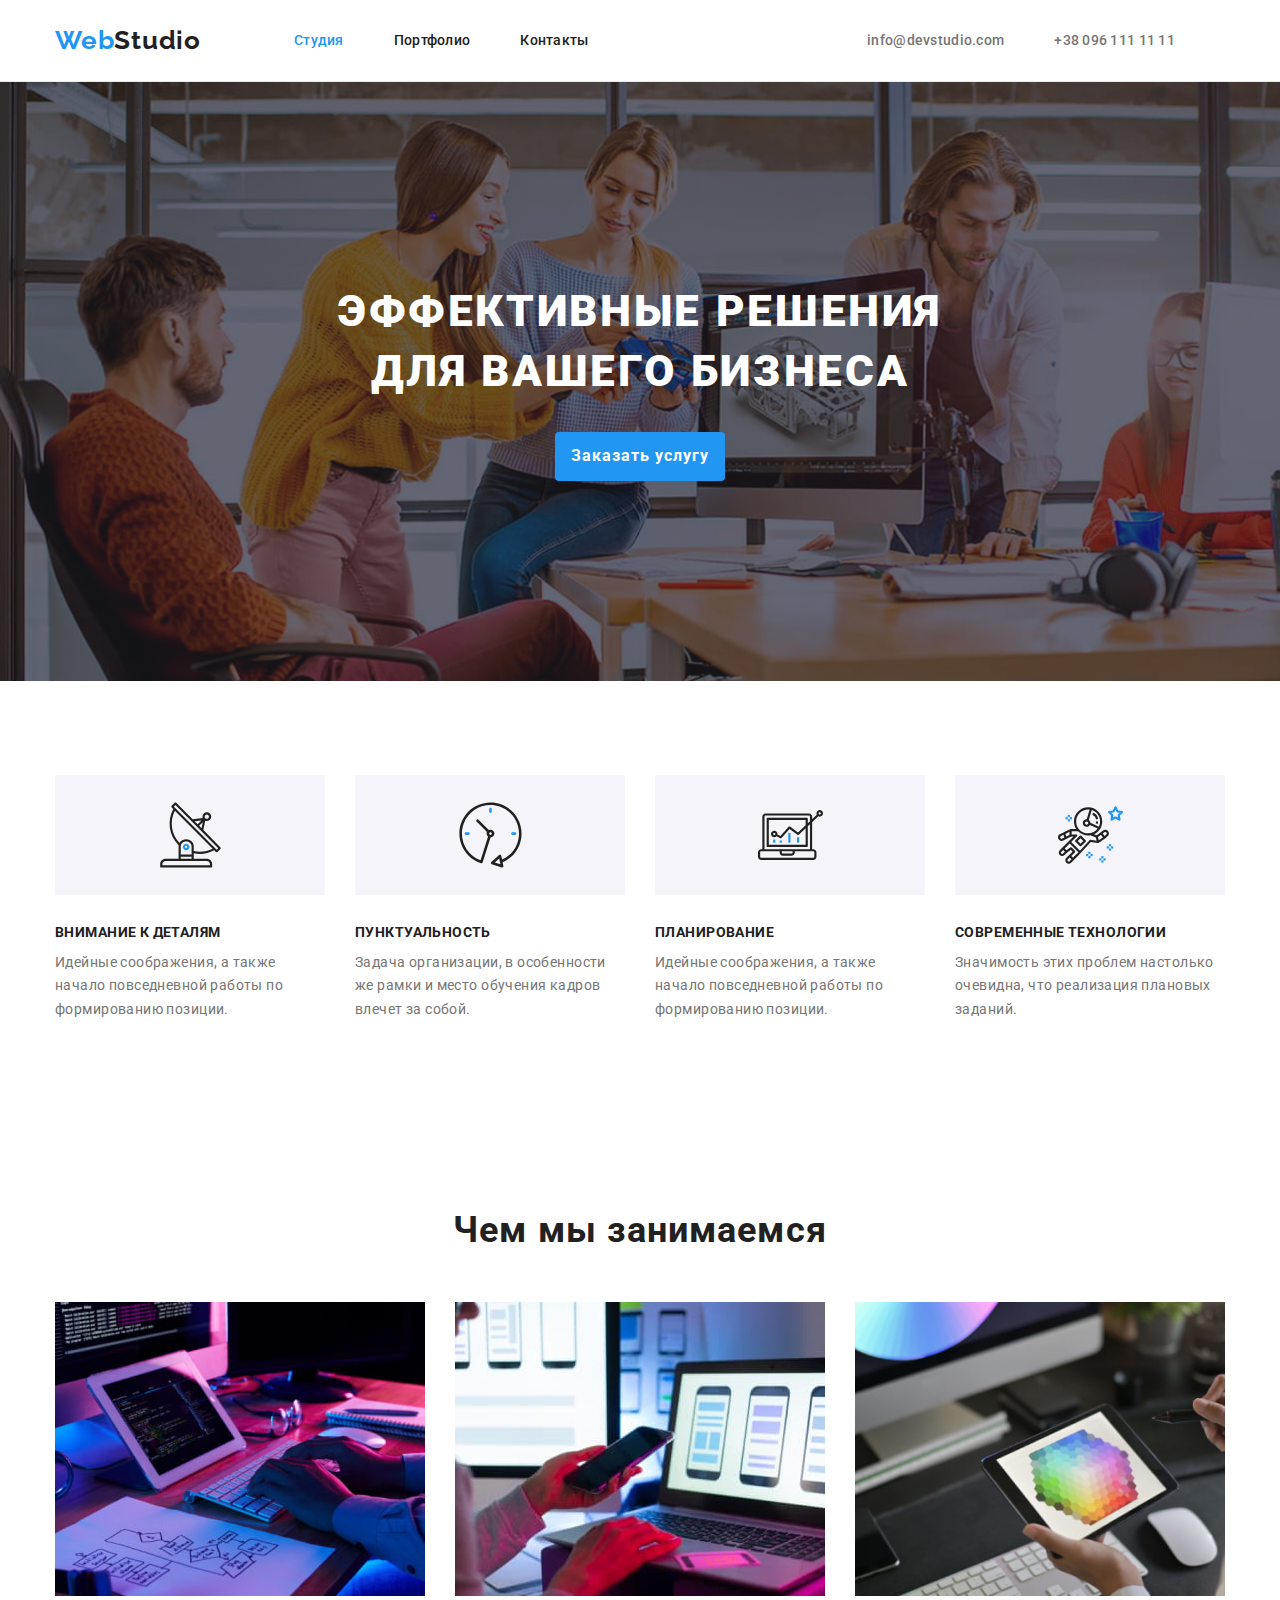
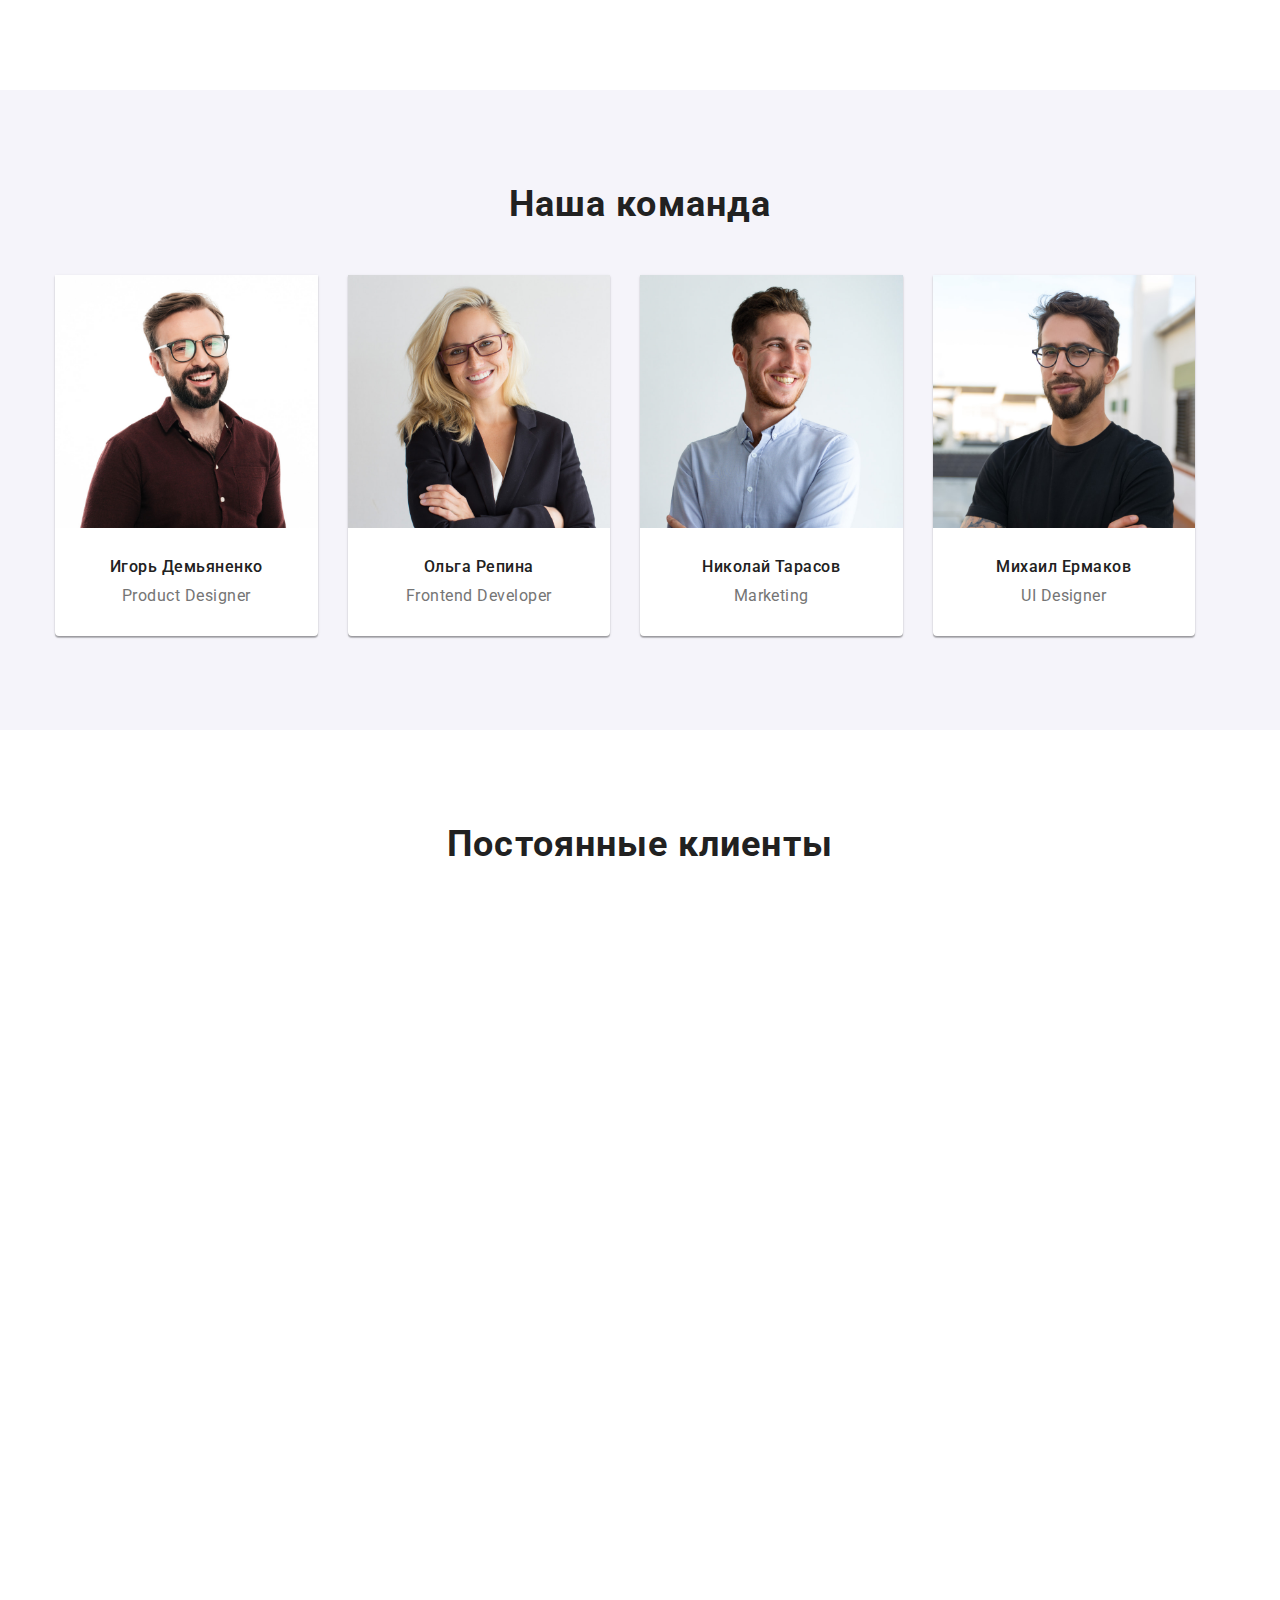
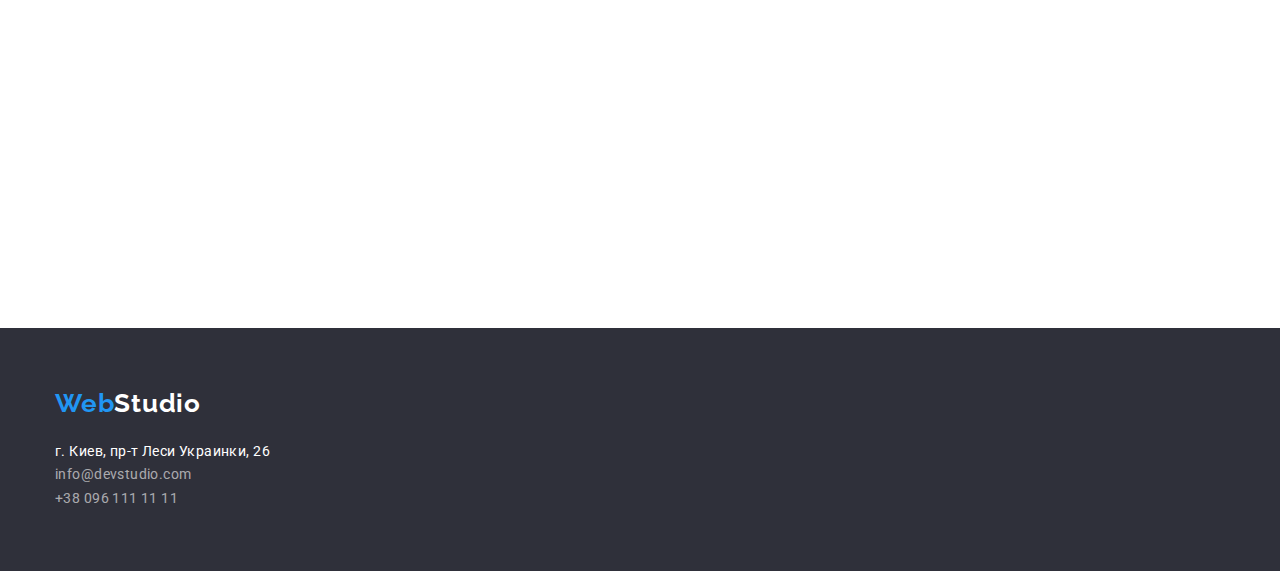
==== index.html @ 63ca473e "hw 4" ====
<!DOCTYPE html>
<html lang="ru">
<head>
    <meta charset="UTF-8">
    <meta http-equiv="X-UA-Compatible" content="IE=edge">
    <meta name="viewport" content="width=device-width, initial-scale=1.0">
    <title>WebStudio</title>
    <link rel="preconnect" href="https://fonts.googleapis.com">
    <link rel="preconnect" href="https://fonts.gstatic.com" crossorigin>
    <link href="https://fonts.googleapis.com/css2?family=Raleway:wght@700&family=Roboto:wght@400;500;700;900&display=swap"
    rel="stylesheet">
    <link rel="stylesheet" href="https://cdnjs.cloudflare.com/ajax/libs/modern-normalize/1.0.0/modern-normalize.min.css" />
    <link rel="stylesheet" href="./css/style.css">
   
</head>

<body>

    <!--Шапка сайта-->
    <header class="header">
        
        <div class="container">
        <nav class="navigation">
        <a href="" class="logo">Web<span class="logo-web">Studio</span></a>
        <ul class="nav-list-links nav">
            <li><a class="site-nav current" href="">Студия</a></li>
            <li><a class="site-nav" href="./portfolio.html">Портфолио</a> </li>
            <li><a class="site-nav" href="">Контакты</a> </li>
        </ul>     
    </nav>

    <ul class="site-nav-list ">
        <li>
            <a class="site-nav-contact" href="mailto:info@devstudio.com">info@devstudio.com</a>
        </li>
        <li>
            <a class="site-nav-contact" href="tel:+380961111111">+38 096 111 11 11</a>
        </li>
    </ul>
</div>
</header>

<!--Основной контент-->
<main>

<!--Секция герой-->
<section class="section-hero">
    <div class="container"> 
    <h1  class="hero-title">Эффективные решения для вашего бизнеса</h1>
    <button class="button-hero" type="button">Заказать услугу</button>
    </div>
</section>

<!-- Наши особенности -->
<section class="section">
    <div class="container">
    <h2  class="visually-hidden">Наши особенности</h2>

    <ul class="features-list">
    <li class="features-list-item">
        <div class="icon-features">
            <svg class="icon-img">
                <use href="./img/icons.svg#icon-antenna" width="65" height="70px"></use>
            </svg>
        </div>
        <h3 class="features-title">Внимание к деталям</h3>
        <p class="features-description">Идейные соображения, а также начало повседневной работы по формированию позиции.</p>
    </li>
    <li class="features-list-item">
        <div class="icon-features">
            <svg class="icon-img">
                <use href="./img/icons.svg#icon-clock" width="65" height="70px"></use>
            </svg>
        </div>
        <h3 class="features-title">Пунктуальность</h3>
        <p class="features-description">Задача организации, в особенности же рамки и место обучения кадров влечет за собой.</p>
    </li>
    <li class="features-list-item">
        <div class="icon-features">
            <svg class="icon-img">
                <use href="./img/icons.svg#icon-diagram" width="65" height="70px"></use>
            </svg>
        </div>
        <h3 class="features-title">Планирование</h3>
        <p class="features-description">Идейные соображения, а также начало повседневной работы по формированию позиции.</p>
    </li>
    <li class="features-list-item">
        <div class="icon-features">
            <svg class="icon-img">
                <use href="../img/icons.svg#icon-astronaut" width="65" height="70px"></use>
            </svg>
        </div>
        <h3 class="features-title">Современные технологии</h3>
        <p class="features-description">Значимость этих проблем настолько очевидна, что реализация плановых заданий.</p>
    </li>
</ul>
</div>
</section>

<!-- Секция занятий -->
<section class="section"> 
    <div class="container">
        <h2 class="title">Чем мы занимаемся</h2>
        <ul class="lesson-list">
            <li class="lesson-list-item"> <img src="./img/files (2).jpg" alt="Кодинг"> </li>
            <li class="lesson-list-item"> <img src="./img/files (1).jpg" alt="Адаптивная верстка">  </li>
            <li class="lesson-list-item"> <img src="./img/files (3).jpg" alt="Планшет"> </li>    
        </ul>
    </div>
</section>

<!--Наша команда-->
<section class="section section-team">  
    <div class="container">
    <h2 class="title">Наша команда</h2>
    <ul class="team-list">   
        
    <li class="cards cards-position">
        <img src="./img/img.jpg" width="270" height="260" alt="Игорь Демьяненко">
        <h3 class="title-name">Игорь Демьяненко</h3>
        <p class="team-position">Product Designer</p>
        
    </li>
    <li class="cards cards-position">
        <img src="./img/img (1).jpg" width="270"  height="260" alt="Ольга Репина">
        <h3 class="title-name">Ольга Репина</h3>
        <p class="team-position">Frontend Developer</p> 
    </li>

    <li class="cards cards-position">
        <img src="./img/img (2).jpg" width="270"  height="260" alt="Николай Тарасов">
        <h3 class="title-name">Николай Тарасов</h3>
        <p class="team-position">Marketing</p>
        
    </li>

    <li class="cards cards-position">
        <img src="./img/img (3).jpg" width="270"  height="260" alt="Михаил Ермаков">
        <h3 class="title-name">Михаил Ермаков</h3>
        <p class="team-position">UI Designer</p>
        
    </li>
</ul>
</div>
</section>

<!-- Постоянные клиенты -->
<section class="section section-clients">
<div class="container">
    <h2 class="title">Постоянные клиенты</h2>
    <ul class="clients-list">
        <li class="clients-list-item">
            <svg class="clients-icon">
                <use> </use>
            </svg>
        </li>
        <li class="clients-list-item">
            <svg class="clients-icon">
                <use> </use>
            </svg>
        </li>
        <li class="clients-list-item">
            <svg class="clients-icon">
                <use> </use>
            </svg>
        </li>
        <li class="clients-list-item">
            <svg class="clients-icon">
                <use> </use>
            </svg>
        </li>
        <li class="clients-list-item">
            <svg class="clients-icon">
                <use> </use>
            </svg>
        </li>
        <li class="clients-list-item">
            <svg class="clients-icon">
                <use> </use>
            </svg>
        </li>
    </ul>
</div>
</section>
</main>

<!--Подвал сайта-->
<footer class="footer">
    <div class="container">
        <a href="" class="logo-footer">Web<span class="logo-web-footer">Studio</span></a>
        <address>
            <ul class="list">
                <li><a class="address" href=""> г. Киев, пр-т Леси Украинки, 26</a></li>
                <li>
                    <a class="contact-footer" href="mailto:info@devstudio.com">info@devstudio.com</a>
                </li>
                <li>
                    <a class="contact-footer-phone" href="tel:+380961111111">+38 096 111 11 11</a>
                </li>
            </ul>
        </address>
    </div>
</footer>
</body>
</html>
---- css/style.css ----
:root {
  --primary-text-color: #212121;
  --tittle-text-color: #757575;
  --accent-color: #2196f3;
  --primary-with-color: #ffffff;
  --section-background-color: #f5f4fa;
  --section-hero-background-color: #c4c4c4;
  --footer-background-color: #2f303a;
  --button-accent-color: #188ce8;
  --contact-footer-color: rgba(255, 255, 255, 0.6);
  --border-color: #eeeeee;
  --border-header-color: #ececec;
}

/*--START STUDIO--*/
body {
  font-family: "Roboto", sans-serif;
  font-size: 14px;
  letter-spacing: 0.03em;
  color: var(--primary-text-color);
  background-color: var(--primary-with-color);
  margin: 0;
}

.container {
  width: 1200px;
  margin-left: auto;
  margin-right: auto;
  padding-left: 15px;
  padding-right: 15px;
}

.section {
  padding-top: 94px;
  padding-bottom: 94px;
}

.visually-hidden {
  position: absolute;
  width: 1px;
  height: 1px;
  margin: -1px;
  padding: 0;
  overflow: hidden;
  border: 0;
  clip: rect(0 0 0 0);
}

h1,
h2,
h3,
ul,
p {
  margin-top: 0;
  margin-bottom: 0;
  padding: 0;
}

ul {
  list-style: none;
}

a {
  text-decoration: none;
}

img {
  display: block;
  max-width: 100%;
  height: auto;
}

/* header */
.header .container,
.navigation,
.nav-list-links,
.site-nav-list {
  display: flex;
  align-items: center;
}

.header {
  border-bottom: 1px solid var(--border-header-color);
}

.site-nav-list {
  margin-left: auto;
}

.logo {
  font-family: Raleway;
  font-style: normal;
  font-weight: bold;
  font-size: 26px;
  line-height: 1.2;
  letter-spacing: 0.03em;
  color: var(--accent-color);
  margin-right: 93px;
  padding-top: 25px;
  padding-bottom: 25px;
}
.logo-web {
  font-family: Raleway;
  font-style: normal;
  font-weight: bold;
  font-size: 26px;
  line-height: 1.2;
  letter-spacing: 0.03em;
  color: var(--primary-text-color);
}

.nav-list-links {
  padding-top: 32px;
  padding-bottom: 32px;
}

.site-nav {
  font-style: normal;
  font-weight: 500;
  font-size: 14px;
  line-height: 1.1;
  letter-spacing: 0.02em;
  color: var(--primary-text-color);
  margin-right: 50px;
}
.current {
  color: var(--accent-color);
  text-decoration: none;
  pointer-events: none;
}

.site-nav:hover,
.site-nav:focus {
  color: var(--accent-color);
}
.site-nav-contact {
  color: var(--tittle-text-color);
  font-weight: 500;
  font-size: 14px;
  line-height: 1.14;
  letter-spacing: 0.02em;
  margin-right: 50px;
  padding-top: 32px;
  padding-bottom: 32px;
}
.site-nav-contact:hover,
.site-nav-contact:focus {
  color: var(--accent-color);
}

/* header end */

/* START-HERO */

.section-hero {
  background-image: linear-gradient(
      rgba(47, 48, 58, 0.4),
      rgba(47, 48, 58, 0.4)
    ),
    url(../img/hero-section.jpg);
  background-size: cover;
  background-color: var(--section-hero-background-color);
  text-align: center;
  padding-top: 200px;
  padding-bottom: 200px;
}

.hero-title {
  width: 696px;
  font-weight: 900;
  font-size: 44px;
  line-height: 1.36;
  margin-bottom: 30px;
  text-transform: uppercase;
  letter-spacing: 0.06em;
  color: var(--primary-with-color);
  margin-left: auto;
  margin-right: auto;
}
.button-hero {
  border: none;
  border-radius: 4px;
  padding: 10px 16px;
  cursor: pointer;
  background-color: var(--accent-color);
  font-family: inherit;
  font-style: normal;
  font-weight: bold;
  font-size: 16px;
  letter-spacing: 0.06em;
  color: var(--primary-with-color);
  font-size: 16px;
  line-height: 1.8;
}

.button-hero:hover,
.button-hero:focus {
  background-color: var(--button-accent-color);
}

/* END-HERO */

/* START-FEATURES */

.features-list {
  display: flex;
}

.features-list-item:not(:last-child) {
  margin-right: 30px;
}

.icon-features {
  display: flex;

  width: 270px;
  height: 120px;

  align-items: center;
  justify-content: center;

  margin-bottom: 30px;
  background-color: var(--section-background-color);
}

.icon-img {
  width: 65px;
  height: 70px;
}

.features-title {
  font-weight: bold;
  font-size: 14px;
  line-height: 1.14;
  letter-spacing: 0.03em;
  text-transform: uppercase;
  color: var(--primary-text-color);
  margin-bottom: 10px;
}
.features-description {
  width: 270px;
  font-style: normal;
  font-weight: normal;
  font-size: 14px;
  line-height: 1.7;
  letter-spacing: 0.03em;
  color: var(--tittle-text-color);
}

/* END-FEATURES */

.title {
  font-weight: bold;
  font-size: 36px;
  line-height: 1.16;
  text-align: center;
  letter-spacing: 0.03em;
  color: var(--primary-text-color);
  margin-bottom: 50px;
}

/* START-LESSON */

.lesson-list {
  display: flex;
  justify-content: space-between;
}

/* END-LESSON */

/* START-TEAM */

.section-team {
  background-color: var(--section-background-color);
}

.team-list {
  display: flex;
}

.card-position {
  flex-basis: calc((100% - 120px) / 4);
}

.cards,
.card-position:not(:last-child) {
  margin-right: 30px;
  background: var(--primary-with-color);
  box-shadow: 0px 1px 3px rgba(0, 0, 0, 0.12), 0px 1px 1px rgba(0, 0, 0, 0.14),
    0px 2px 1px rgba(0, 0, 0, 0.2);
  border-radius: 0px 0px 4px 4px;
}
.title-name {
  font-weight: 500;
  font-size: 16px;
  line-height: 1.18;
  text-align: center;
  letter-spacing: 0.03em;
  color: var(--primary-text-color);
  padding-top: 30px;
  padding-bottom: 10px;
}
.team-position {
  font-style: normal;
  font-weight: normal;
  font-size: 16px;
  line-height: 1.18;
  text-align: center;
  letter-spacing: 0.03em;
  color: var(--tittle-text-color);
  padding-bottom: 30px;
}

/* TEAM-END */
.footer {
  background-color: var(--footer-background-color);
  padding-top: 60px;
  padding-bottom: 60px;
}

.logo-footer {
  font-family: Raleway;
  font-style: normal;
  font-weight: bold;
  font-size: 26px;
  line-height: 1.2;
  letter-spacing: 0.03em;
  color: var(--accent-color);
  display: block;
  margin-bottom: 20px;
}

.logo-web-footer {
  font-family: Raleway;
  font-style: normal;
  font-weight: bold;
  font-size: 26px;
  line-height: 1.2;
  letter-spacing: 0.03em;
  color: var(--primary-with-color);
}
.address {
  font-style: normal;
  font-weight: normal;
  font-size: 14px;
  line-height: 1.71;
  letter-spacing: 0.03em;
  color: var(--primary-with-color);
}

.contact-footer {
  font-style: normal;
  font-weight: normal;
  font-size: 14px;
  line-height: 1.71;
  letter-spacing: 0.03em;
  color: var(--contact-footer-color);
  margin-bottom: 9px;
}

.contact-footer-phone {
  font-style: normal;
  font-weight: normal;
  font-size: 14px;
  line-height: 1.71;
  letter-spacing: 0.03em;
  color: var(--contact-footer-color);
}

/*--END STUDIO--*/

/* START PORTFOLIO */
.section-portfolio {
  color: var(--section-background-color);
  padding-top: 94px;
  padding-bottom: 94px;
}

.button-list {
  display: flex;
  justify-content: center;
  margin-bottom: 50px;
}

.button-list-item:not(:last-child) {
  margin-right: 8px;
}
.button-navigate {
  background-color: var(--section-background-color);
  text-decoration: none;
  font-family: inherit;
  font-style: normal;
  font-weight: 500;
  font-size: 16px;
  line-height: 1.62;
  text-align: center;
  letter-spacing: 0.03em;
  color: var(--primary-text-color);
  cursor: pointer;
  border: 0px;
  border-radius: 3px;
  padding: 6px 22px;
}
.button-navigate:hover,
.button-navigate:focus {
  background-color: var(--accent-color);
  color: var(--primary-with-color);
}

.list-works {
  display: flex;
  flex-wrap: wrap;
}

.list-cards-works-item:not(:nth-child(3n)) {
  margin-right: 30px;
}

.list-cards-works-item:not(:nth-last-child(-n + 3)) {
  margin-bottom: 30px;
}

.conteiner-cards {
  border-left: 1px solid var(--border-color);
  border-right: 1px solid var(--border-color);
  border-bottom: 1px solid var(--border-color);
  padding-top: 20px;
  padding-left: 24px;
  padding-right: 24px;
  padding-bottom: 20px;
}

.title-name-cards {
  font-weight: bold;
  font-size: 18px;
  line-height: 2;
  letter-spacing: 0.06em;
  color: var(--primary-text-color);
  margin-bottom: 4px;
}

.cards-discription {
  font-style: normal;
  font-weight: normal;
  font-size: 16px;
  line-height: 1.87;
  letter-spacing: 0.03em;
  color: var(--tittle-text-color);
}

/* END PORTFOLIO */
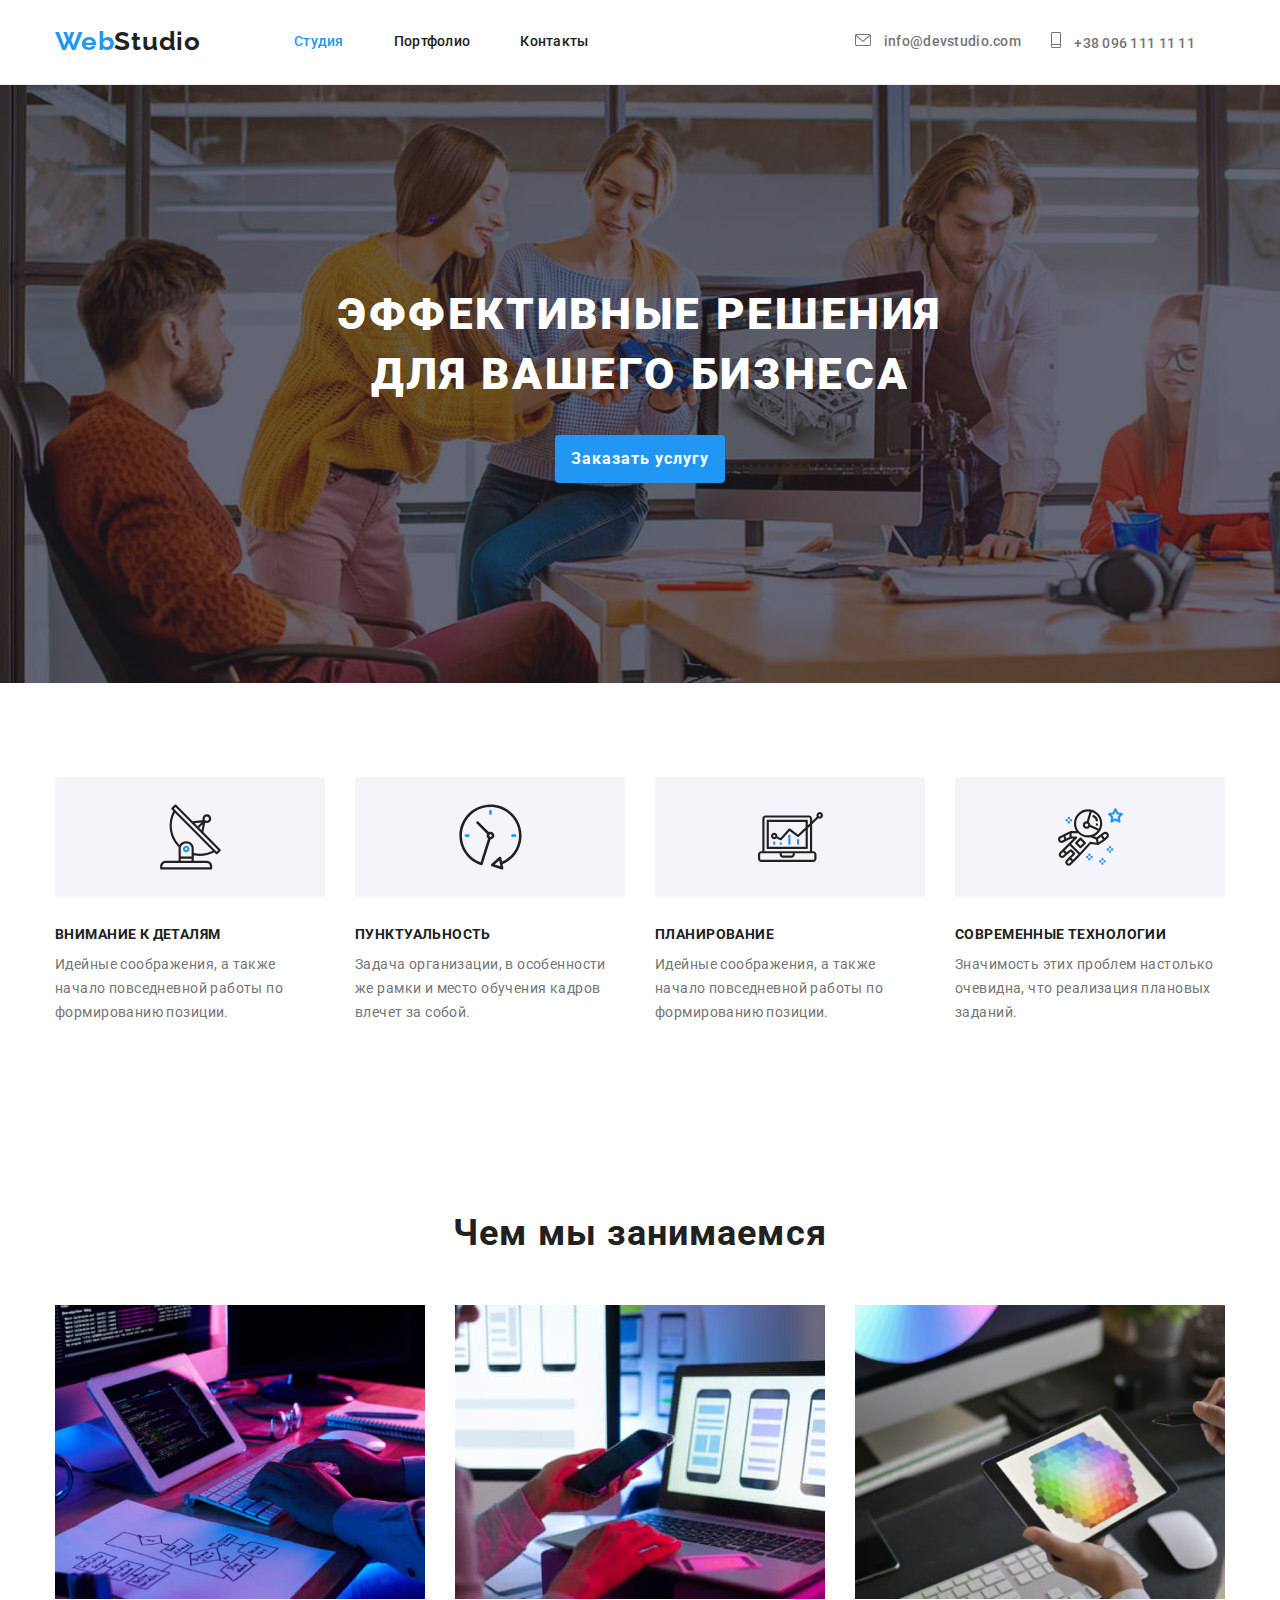
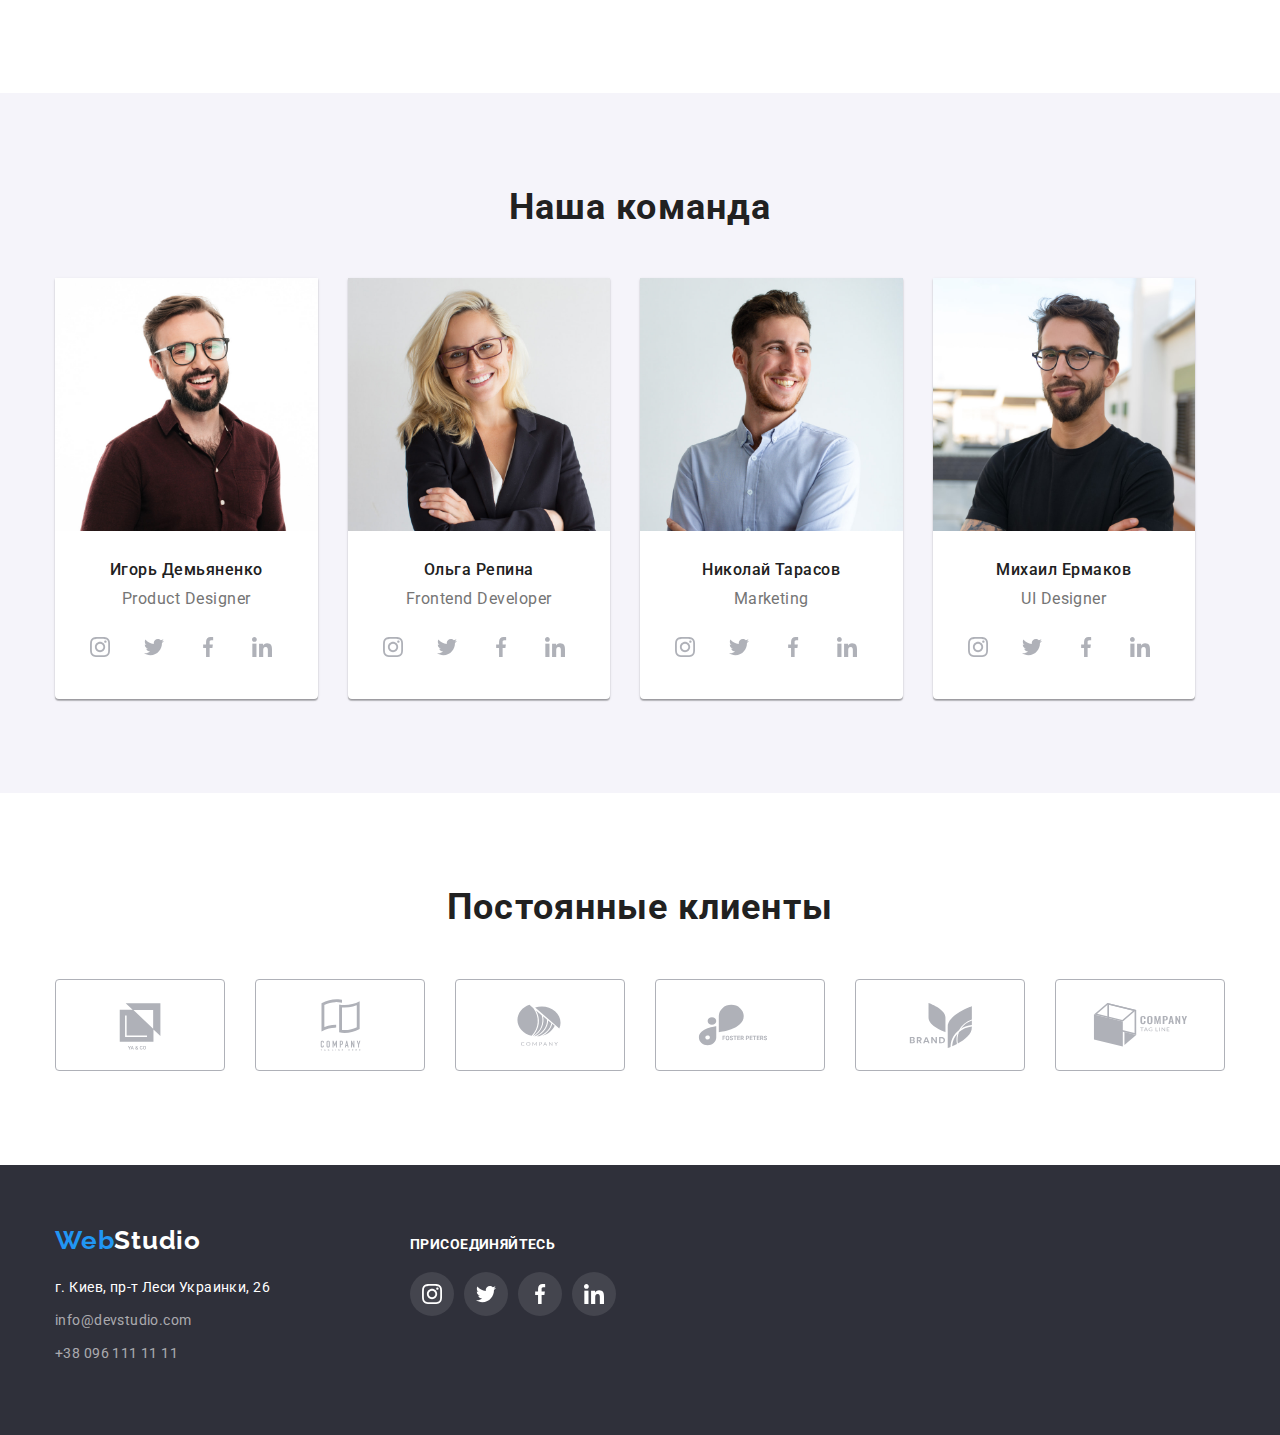
==== commit b3a5fdef: "finished hw 4" ====
--- a/index.html
+++ b/index.html
@@ -18,8 +18,7 @@
 
     <!--Шапка сайта-->
     <header class="header">
-        
-        <div class="container">
+        <div class="container-header">     
         <nav class="navigation">
         <a href="" class="logo">Web<span class="logo-web">Studio</span></a>
         <ul class="nav-list-links nav">
@@ -31,13 +30,22 @@
 
     <ul class="site-nav-list ">
         <li>
-            <a class="site-nav-contact" href="mailto:info@devstudio.com">info@devstudio.com</a>
+            <a class="site-nav-contact" href="mailto:info@devstudio.com">
+                <svg class="header-logo-email">
+                    <use href="./img/icons.svg#icon-email" width="16" height="12" > </use>
+                </svg>
+                info@devstudio.com
+            </a>
         </li>
         <li>
-            <a class="site-nav-contact" href="tel:+380961111111">+38 096 111 11 11</a>
+            <a class="site-nav-contact" href="tel:+380961111111">
+                <svg class="header-logo-phone">
+                    <use href="./img/icons.svg#icon-phone" width="10" height="16"> </use>
+                </svg>
+                +38 096 111 11 11</a>
         </li>
     </ul>
-</div>
+    </div>
 </header>
 
 <!--Основной контент-->
@@ -55,7 +63,6 @@
 <section class="section">
     <div class="container">
     <h2  class="visually-hidden">Наши особенности</h2>
-
     <ul class="features-list">
     <li class="features-list-item">
         <div class="icon-features">
@@ -119,18 +126,120 @@
         <img src="./img/img.jpg" width="270" height="260" alt="Игорь Демьяненко">
         <h3 class="title-name">Игорь Демьяненко</h3>
         <p class="team-position">Product Designer</p>
+         <ul class="team-social-links">
+            <li class="team-social-links-item"> 
+                <a class="logo-links" href="">
+                    <svg class="icon-links">
+                        <use href="./img/icons.svg#icon-instagram"  width="20" height="20"> 
+                        </use>
+                    </svg>
+                </a>
+            </li>
+        <li class="team-social-links-item">
+            <a  class="logo-links" href="">
+                <svg class="icon-links">
+                    <use href="./img/icons.svg#icon-twitter" width="20" height="20"> 
+                    </use>
+                </svg>
+            </a>
+        </li>
+            <li class="team-social-links-item">
+                <a class="logo-links" href="">
+                    <svg class="icon-links">
+                    <use href="./img/icons.svg#icon-facebook"  width="20" height="20"> 
+                    </use>
+                    </svg>
+                </a>
+            </li>
+            <li class="team-social-links-item">
+                <a class="logo-links" href="">
+                    <svg class="icon-links">
+                    <use href="./img/icons.svg#icon-linkedin"  width="20" height="20"> 
+                    </use>
+                    </svg>
+                </a>
+            </li>
+        </ul>
         
     </li>
     <li class="cards cards-position">
         <img src="./img/img (1).jpg" width="270"  height="260" alt="Ольга Репина">
         <h3 class="title-name">Ольга Репина</h3>
         <p class="team-position">Frontend Developer</p> 
+        <ul class="team-social-links">
+            <li class="team-social-links-item">
+                <a class="logo-links" href="">
+                    <svg class="icon-links">
+                        <use href="./img/icons.svg#icon-instagram" width="20" height="20">
+                        </use>
+                    </svg>
+                </a>
+            </li>
+            <li class="team-social-links-item">
+                <a class="logo-links" href="">
+                    <svg class="icon-links">
+                        <use href="./img/icons.svg#icon-twitter" width="20" height="20">
+                        </use>
+                    </svg>
+                </a>
+            </li>
+            <li class="team-social-links-item">
+                <a class="logo-links" href="">
+                    <svg class="icon-links">
+                        <use href="./img/icons.svg#icon-facebook" width="20" height="20">
+                        </use>
+                    </svg>
+                </a>
+            </li>
+            <li class="team-social-links-item">
+                <a class="logo-links" href="">
+                    <svg class="icon-links">
+                        <use href="./img/icons.svg#icon-linkedin" width="20" height="20">
+                        </use>
+                    </svg>
+                </a>
+            </li>
+        </ul>
     </li>
 
     <li class="cards cards-position">
         <img src="./img/img (2).jpg" width="270"  height="260" alt="Николай Тарасов">
         <h3 class="title-name">Николай Тарасов</h3>
         <p class="team-position">Marketing</p>
+        <ul class="team-social-links">
+            <li class="team-social-links-item"> 
+                <a class="logo-links" href="">
+                    <svg class="icon-links">
+                        <use href="./img/icons.svg#icon-instagram"  width="20" height="20"> 
+                        </use>
+                    </svg>
+                </a>
+            </li>
+        <li class="team-social-links-item">
+            <a  class="logo-links" href="">
+                <svg class="icon-links">
+                    <use href="./img/icons.svg#icon-twitter" width="20" height="20"> 
+                    </use>
+                </svg>
+            </a>
+        </li>
+            <li class="team-social-links-item">
+                <a class="logo-links" href="">
+                    <svg class="icon-links">
+                    <use href="./img/icons.svg#icon-facebook"  width="20" height="20"> 
+                    </use>
+                    </svg>
+                </a>
+            </li>
+            <li class="team-social-links-item">
+                <a class="logo-links" href="">
+                    <svg class="icon-links">
+                    <use href="./img/icons.svg#icon-linkedin"  width="20" height="20"> 
+                    </use>
+                    </svg>
+                </a>
+            </li>
+        </ul>
         
     </li>
 
@@ -138,7 +247,40 @@
         <img src="./img/img (3).jpg" width="270"  height="260" alt="Михаил Ермаков">
         <h3 class="title-name">Михаил Ермаков</h3>
         <p class="team-position">UI Designer</p>
-        
+        <ul class="team-social-links">
+            <li class="team-social-links-item">
+                <a class="logo-links" href="">
+                    <svg class="icon-links">
+                        <use href="./img/icons.svg#icon-instagram" width="20" height="20">
+                        </use>
+                    </svg>
+                </a>
+            </li>
+            <li class="team-social-links-item">
+                <a class="logo-links" href="">
+                    <svg class="icon-links">
+                        <use href="./img/icons.svg#icon-twitter" width="20" height="20">
+                        </use>
+                    </svg>
+                </a>
+            </li>
+            <li class="team-social-links-item">
+                <a class="logo-links" href="">
+                    <svg class="icon-links">
+                        <use href="./img/icons.svg#icon-facebook" width="20" height="20">
+                        </use>
+                    </svg>
+                </a>
+            </li>
+            <li class="team-social-links-item">
+                <a class="logo-links" href="">
+                    <svg class="icon-links">
+                        <use href="./img/icons.svg#icon-linkedin" width="20" height="20">
+                        </use>
+                    </svg>
+                </a>
+            </li>
+        </ul>
     </li>
 </ul>
 </div>
@@ -150,34 +292,46 @@
     <h2 class="title">Постоянные клиенты</h2>
     <ul class="clients-list">
         <li class="clients-list-item">
+            <a href="" class="clients-icon-link">            
             <svg class="clients-icon">
-                <use> </use>
-            </svg>
-        </li>
+                <use href="./img/icons.svg#icon-client-1" width="106" height="60"> </use>
+            </svg>               
+            </a>
+        </li>
+    <li class="clients-list-item">
+        <a href="" class="clients-icon-link">
+            <svg class="clients-icon">
+                <use href="./img/icons.svg#icon-client-2" width="106" height="60"> </use>
+            </svg>
+        </a>
+    </li>
+    <li class="clients-list-item">
+        <a href="" class="clients-icon-link">
+            <svg class="clients-icon">
+                <use href="./img/icons.svg#icon-client-3" width="106" height="60"> </use>
+            </svg>
+        </a>
+    </li>
+    <li class="clients-list-item">
+        <a href="" class="clients-icon-link">
+            <svg class="clients-icon">
+                <use href="./img/icons.svg#icon-client-4" width="106" height="60"> </use>
+            </svg>
+        </a>
+    </li>
         <li class="clients-list-item">
-            <svg class="clients-icon">
-                <use> </use>
-            </svg>
+            <a href="" class="clients-icon-link">
+                <svg class="clients-icon">
+                    <use href="./img/icons.svg#icon-client-5" width="106" height="60"> </use>
+                </svg>
+            </a>
         </li>
         <li class="clients-list-item">
-            <svg class="clients-icon">
-                <use> </use>
-            </svg>
-        </li>
-        <li class="clients-list-item">
-            <svg class="clients-icon">
-                <use> </use>
-            </svg>
-        </li>
-        <li class="clients-list-item">
-            <svg class="clients-icon">
-                <use> </use>
-            </svg>
-        </li>
-        <li class="clients-list-item">
-            <svg class="clients-icon">
-                <use> </use>
-            </svg>
+            <a href="" class="clients-icon-link">
+                <svg class="clients-icon">
+                    <use href="./img/icons.svg#icon-client-6" width="106" height="60"> </use>
+                </svg>
+            </a>
         </li>
     </ul>
 </div>
@@ -186,18 +340,65 @@
 
 <!--Подвал сайта-->
 <footer class="footer">
-    <div class="container">
+    <div class="container footer-container">
+        <div class="address">    
         <a href="" class="logo-footer">Web<span class="logo-web-footer">Studio</span></a>
         <address>
             <ul class="list">
-                <li><a class="address" href=""> г. Киев, пр-т Леси Украинки, 26</a></li>
-                <li>
+                <li class="footer-contact-list-item">
+                    <a class="address" href=""> г. Киев, пр-т Леси Украинки, 26</a>
+                </li>
+                <li class="footer-contact-list-item">
                     <a class="contact-footer" href="mailto:info@devstudio.com">info@devstudio.com</a>
                 </li>
-                <li>
+                <li class="footer-contact-list-item">
                     <a class="contact-footer-phone" href="tel:+380961111111">+38 096 111 11 11</a>
                 </li>
             </ul>
+            </div>
+
+            <div class="social">  
+                <p class="footer-subscribe">ПРИСОЕДИНЯЙТЕСЬ</p>
+            <ul class="footer-social-links">
+                 <li>
+               
+                </li> 
+                <li class="footer-social-links-item">
+                    <a class="footer-logo-links" href="">
+                        <svg class="footer-icon">
+                            <use href="./img/icons.svg#icon-instagram" width="20" height="20">
+                            </use>
+                        </svg>
+                    </a>
+                </li>
+                <li class="footer-social-links-item">
+                    <a class="footer-logo-links" href="">
+                        <svg class="footer-icon">
+                            <use href="./img/icons.svg#icon-twitter" width="20" height="20">
+                            </use>
+                        </svg>
+                    </a>
+                </li>
+                <li class="footer-social-links-item">
+                    <a class="footer-logo-links" href="">
+                        <svg class="footer-icon">
+                            <use href="./img/icons.svg#icon-facebook" width="20" height="20">
+                            </use>
+                        </svg>
+                    </a>
+                </li>
+                <li class="footer-social-links-item">
+                    <a class="footer-logo-links" href="">
+                        <svg class="footer-icon">
+                            <use href="./img/icons.svg#icon-linkedin" width="20" height="20">
+                            </use>
+                        </svg>
+                    </a>
+                </li>
+            </ul>
+            </li>
+            </ul>
+            </div>
         </address>
     </div>
 </footer>
--- a/css/style.css
+++ b/css/style.css
@@ -10,6 +10,7 @@
   --contact-footer-color: rgba(255, 255, 255, 0.6);
   --border-color: #eeeeee;
   --border-header-color: #ececec;
+  --border-clients-color: #afb1b8;
 }
 
 /*--START STUDIO--*/
@@ -62,6 +63,7 @@
 
 a {
   text-decoration: none;
+  display: block;
 }
 
 img {
@@ -71,20 +73,50 @@
 }
 
 /* header */
-.header .container,
+.container-header {
+  min-width: 1200px;
+  display: flex;
+  padding-left: 15px;
+  padding-right: 15px;
+}
+
+.header {
+  border-bottom: 1px solid var(--border-header-color);
+  display: flex;
+  justify-content: center;
+  align-items: center;
+}
+
 .navigation,
 .nav-list-links,
+.site-nav {
+  display: flex;
+  justify-content: center;
+  align-items: center;
+}
+
 .site-nav-list {
   display: flex;
-  align-items: center;
-}
-
-.header {
-  border-bottom: 1px solid var(--border-header-color);
-}
-
-.site-nav-list {
-  margin-left: auto;
+  justify-content: center;
+  align-items: center;
+}
+
+.navigation {
+  margin-right: auto;
+}
+
+.header-logo-email {
+  width: 16px;
+  height: 12px;
+  fill: currentColor;
+  margin-right: 10px;
+}
+
+.header-logo-phone {
+  width: 10px;
+  height: 16px;
+  fill: currentColor;
+  margin-right: 10px;
 }
 
 .logo {
@@ -139,10 +171,14 @@
   font-size: 14px;
   line-height: 1.14;
   letter-spacing: 0.02em;
-  margin-right: 50px;
   padding-top: 32px;
   padding-bottom: 32px;
 }
+
+.site-nav-contact {
+  margin-right: 30px;
+}
+
 .site-nav-contact:hover,
 .site-nav-contact:focus {
   color: var(--accent-color);
@@ -308,16 +344,168 @@
   text-align: center;
   letter-spacing: 0.03em;
   color: var(--tittle-text-color);
-  padding-bottom: 30px;
+  margin-bottom: 16px;
+}
+
+.team-social-links-item {
+  display: flex;
+  justify-content: center;
+  align-items: center;
+  margin-bottom: 30px;
+}
+
+.team-social-links-item:not(last-child) {
+  margin-right: 10px;
+}
+
+.team-social-links {
+  display: flex;
+  justify-content: center;
+  align-items: center;
+}
+
+.logo-links {
+  width: 44px;
+  height: 44px;
+}
+
+.icon-links {
+  width: 44px;
+  height: 44px;
+  fill: var(--border-clients-color);
+  padding: 12px;
+}
+
+.logo-links:hover,
+.logo-links:focus {
+  background-color: var(--accent-color);
+  border-radius: 50px;
+}
+
+.icon-links:hover,
+.icon-links:focus {
+  fill: var(--primary-with-color);
 }
 
 /* TEAM-END */
+
+/* START CLIENTS */
+.clients-list {
+  display: flex;
+  justify-content: center;
+}
+
+.clients-list-item {
+  display: flex;
+  border: 1 px solid var(--border-clients-color);
+  border-radius: 4px;
+}
+
+.clients-icon-link {
+  width: 170px;
+  height: 92px;
+  border: 1px solid var(--border-clients-color);
+  border-radius: 4px;
+  padding: 16px 32px;
+}
+
+.clients-icon {
+  width: 106px;
+  height: 60px;
+  fill: var(--border-clients-color);
+}
+
+.clients-list-item:not(:last-child) {
+  margin-right: 30px;
+}
+
+.clients-icon-link:hover,
+.clients-icon-link:focus {
+  border-color: var(--accent-color);
+}
+
+.clients-icon:hover,
+.clients-icon:focus {
+  fill: var(--accent-color);
+}
+
 .footer {
   background-color: var(--footer-background-color);
   padding-top: 60px;
   padding-bottom: 60px;
 }
 
+/* SOCIAL */
+.footer-container {
+  display: flex;
+  align-items: baseline;
+}
+
+.address {
+  margin-right: 70px;
+}
+
+.social {
+  display: flex;
+  flex-direction: column;
+  justify-content: center;
+}
+
+.footer-subscribe {
+  font-family: inherit;
+  font-style: normal;
+  font-weight: bold;
+  font-size: 14px;
+  line-height: 16px;
+  letter-spacing: 0.03em;
+  text-transform: uppercase;
+  color: var(--primary-with-color);
+  margin-bottom: 20px;
+}
+
+.footer-social-links-item {
+  display: flex;
+  justify-content: center;
+  align-items: center;
+}
+
+.footer-social-links-item:not(last-child) {
+  margin-right: 10px;
+}
+
+.footer-social-links {
+  display: flex;
+  justify-content: center;
+  align-items: center;
+}
+
+.footer-logo-links {
+  width: 44px;
+  height: 44px;
+  background: rgba(255, 255, 255, 0.1);
+  border-radius: 50px;
+}
+
+.footer-icon {
+  width: 44px;
+  height: 44px;
+  fill: var(--primary-with-color);
+  padding: 12px;
+}
+
+.footer-logo-links:hover,
+.footer-logo-links:focus {
+  background-color: var(--accent-color);
+  border-radius: 50px;
+}
+
+.icon-links:hover,
+.icon-links:focus {
+  fill: var(--primary-with-color);
+}
+
+/* END-SOCIAL */
+
 .logo-footer {
   font-family: Raleway;
   font-style: normal;
@@ -348,6 +536,10 @@
   color: var(--primary-with-color);
 }
 
+.footer-contact-list-item:not(last-child) {
+  margin-bottom: 9px;
+}
+
 .contact-footer {
   font-style: normal;
   font-weight: normal;
@@ -355,7 +547,6 @@
   line-height: 1.71;
   letter-spacing: 0.03em;
   color: var(--contact-footer-color);
-  margin-bottom: 9px;
 }
 
 .contact-footer-phone {
@@ -405,11 +596,19 @@
 .button-navigate:focus {
   background-color: var(--accent-color);
   color: var(--primary-with-color);
+  box-shadow: 0px 3px 1px rgba(0, 0, 0, 0.1), 0px 1px 2px rgba(0, 0, 0, 0.08),
+    0px 2px 2px rgba(0, 0, 0, 0.12);
 }
 
 .list-works {
   display: flex;
   flex-wrap: wrap;
+}
+
+.cards-link:hover,
+.cards-link:focus {
+  box-shadow: 0px 1px 1px rgba(0, 0, 0, 0.12), 0px 4px 4px rgba(0, 0, 0, 0.06),
+    1px 4px 6px rgba(0, 0, 0, 0.16);
 }
 
 .list-cards-works-item:not(:nth-child(3n)) {
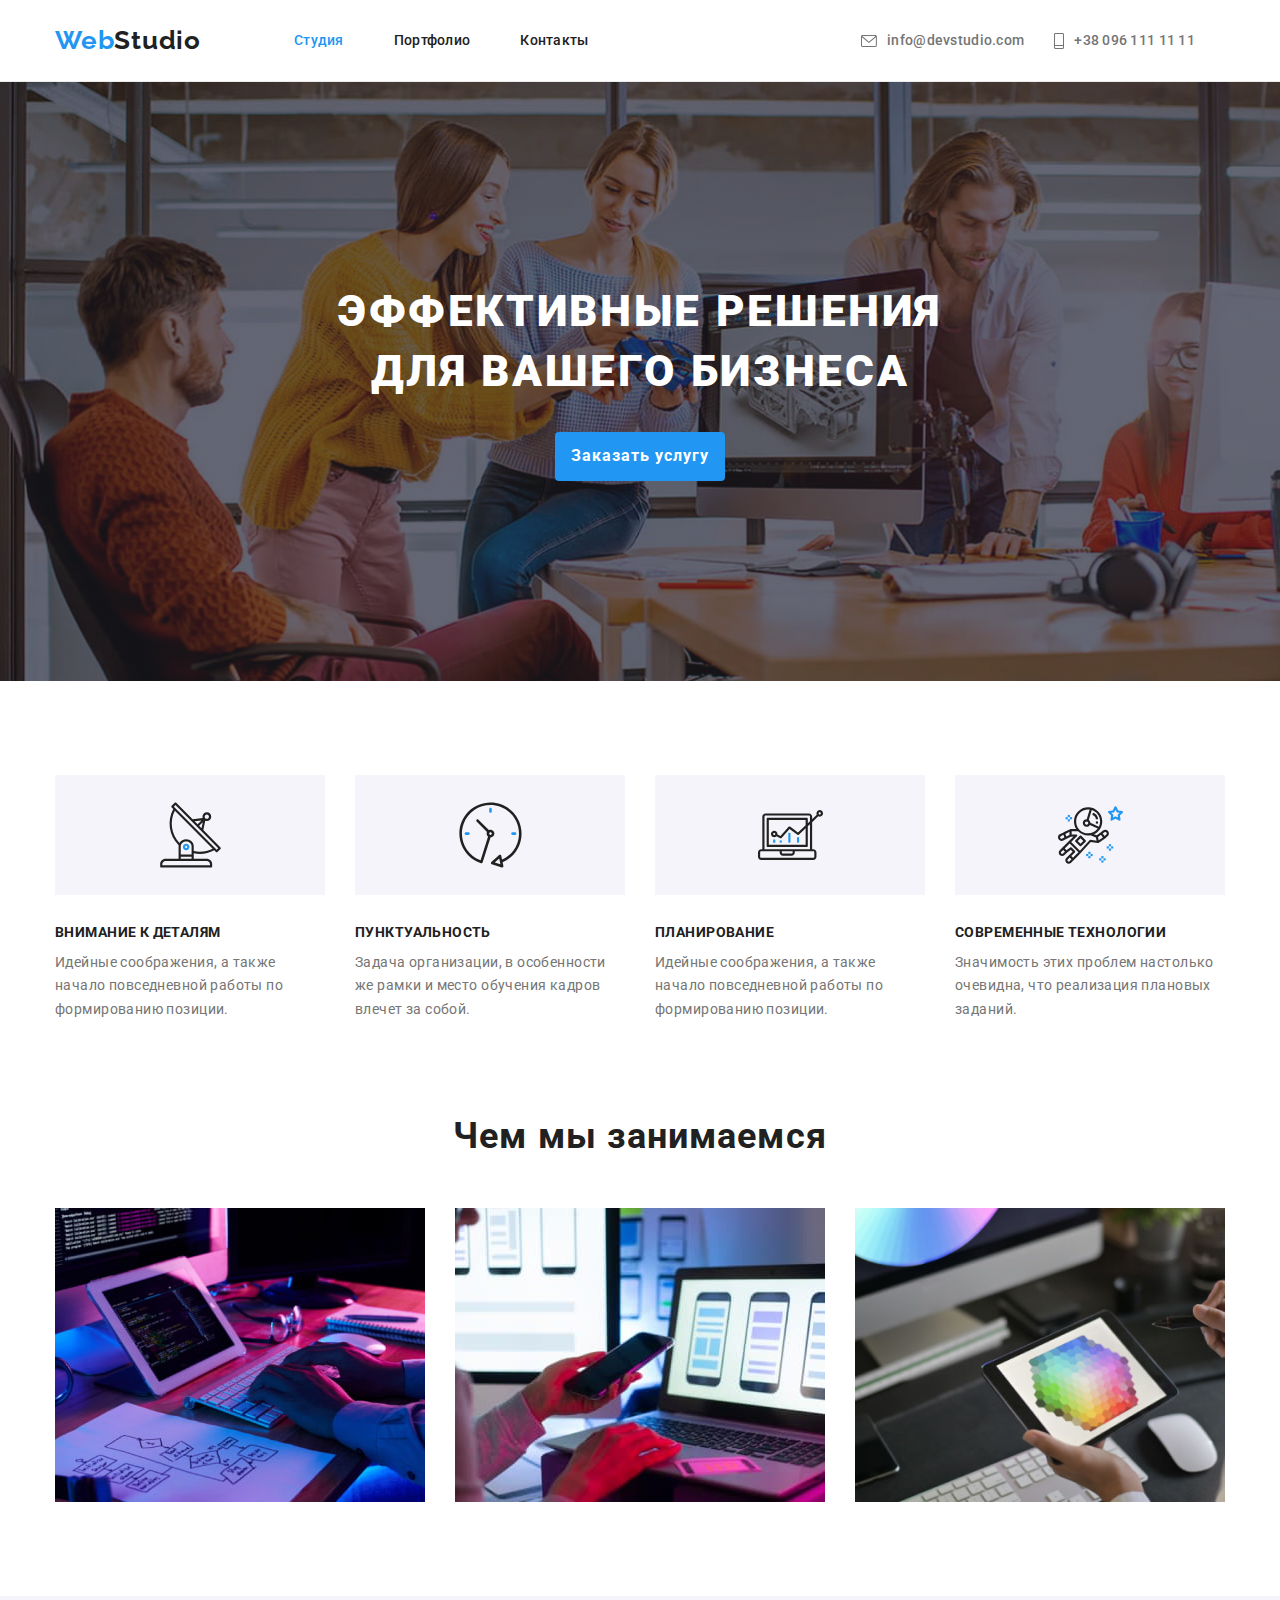
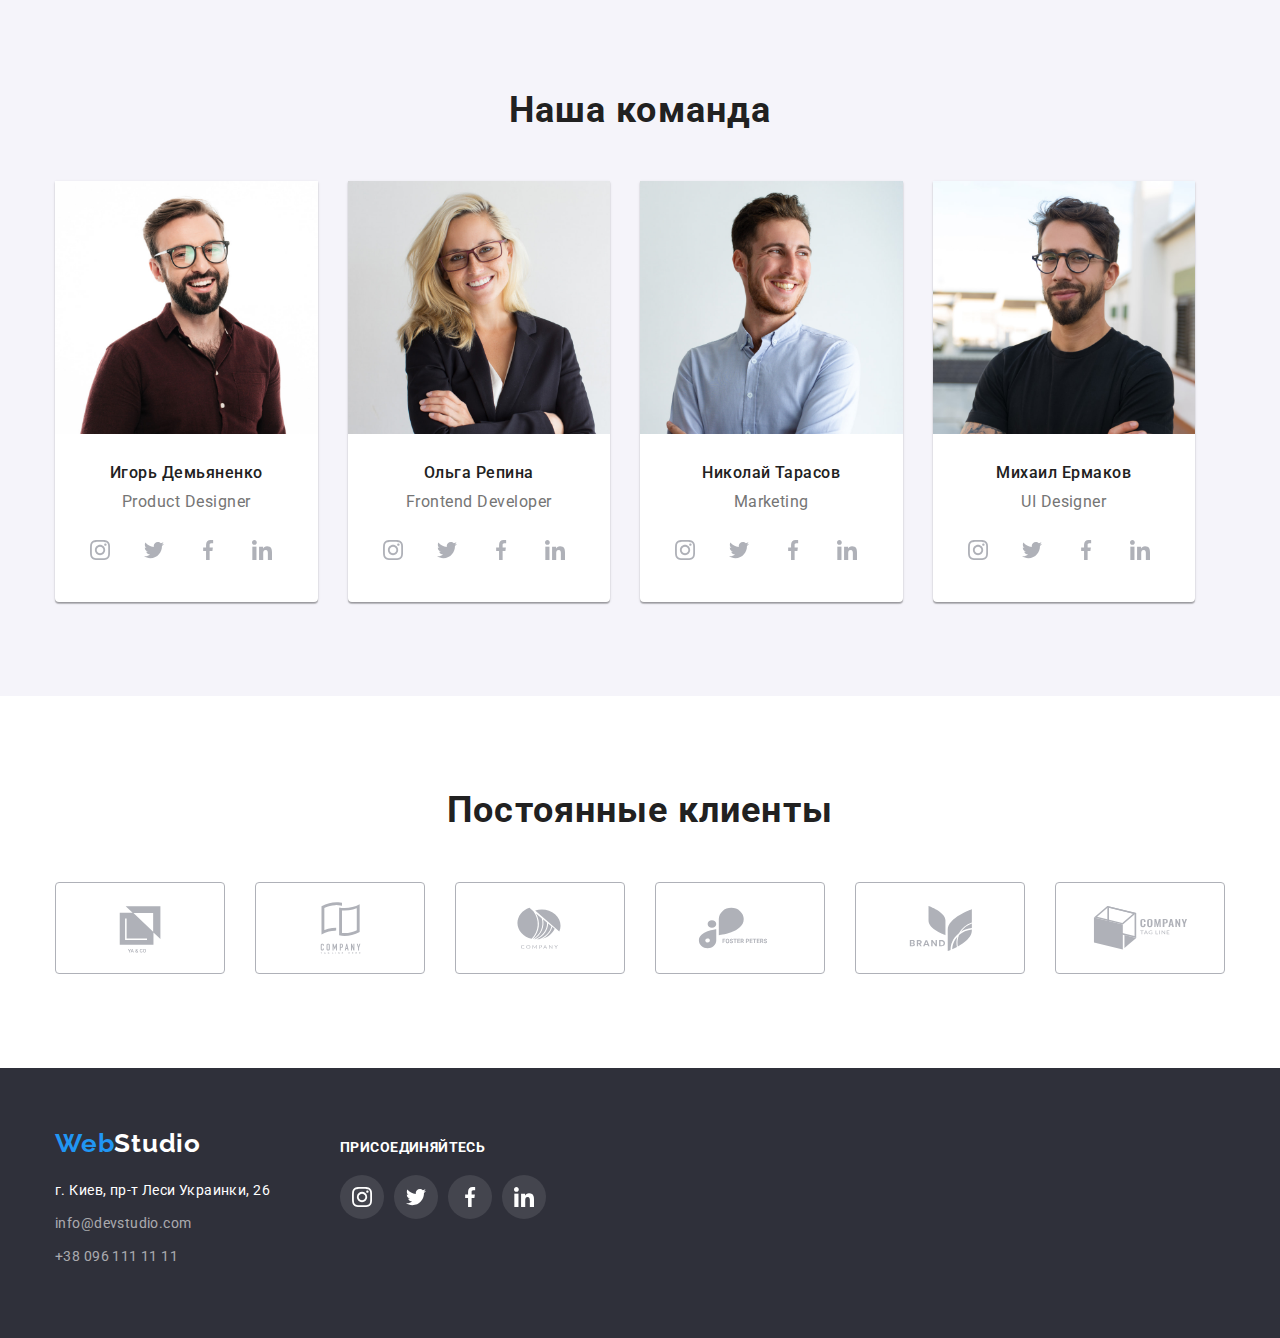
==== commit b0731e1f: "fixed hw4" ====
--- a/index.html
+++ b/index.html
@@ -105,7 +105,7 @@
 </section>
 
 <!-- Секция занятий -->
-<section class="section"> 
+<section class="section occupation-section"> 
     <div class="container">
         <h2 class="title">Чем мы занимаемся</h2>
         <ul class="lesson-list">
@@ -346,7 +346,7 @@
         <address>
             <ul class="list">
                 <li class="footer-contact-list-item">
-                    <a class="address" href=""> г. Киев, пр-т Леси Украинки, 26</a>
+                    <a class="address-link" href=""> г. Киев, пр-т Леси Украинки, 26</a>
                 </li>
                 <li class="footer-contact-list-item">
                     <a class="contact-footer" href="mailto:info@devstudio.com">info@devstudio.com</a>
--- a/css/style.css
+++ b/css/style.css
@@ -117,6 +117,7 @@
   height: 16px;
   fill: currentColor;
   margin-right: 10px;
+  align-items: baseline;
 }
 
 .logo {
@@ -166,6 +167,8 @@
   color: var(--accent-color);
 }
 .site-nav-contact {
+  display: flex;
+  align-items: center;
   color: var(--tittle-text-color);
   font-weight: 500;
   font-size: 14px;
@@ -285,6 +288,10 @@
 
 /* END-FEATURES */
 
+.occupation-section {
+  padding-top: 0px;
+}
+
 .title {
   font-weight: bold;
   font-size: 36px;
@@ -333,8 +340,8 @@
   text-align: center;
   letter-spacing: 0.03em;
   color: var(--primary-text-color);
-  padding-top: 30px;
-  padding-bottom: 10px;
+  margin-top: 30px;
+  margin-bottom: 10px;
 }
 .team-position {
   font-style: normal;
@@ -407,12 +414,12 @@
   border: 1px solid var(--border-clients-color);
   border-radius: 4px;
   padding: 16px 32px;
+  fill: var(--border-clients-color);
 }
 
 .clients-icon {
   width: 106px;
   height: 60px;
-  fill: var(--border-clients-color);
 }
 
 .clients-list-item:not(:last-child) {
@@ -422,10 +429,6 @@
 .clients-icon-link:hover,
 .clients-icon-link:focus {
   border-color: var(--accent-color);
-}
-
-.clients-icon:hover,
-.clients-icon:focus {
   fill: var(--accent-color);
 }
 
@@ -434,6 +437,8 @@
   padding-top: 60px;
   padding-bottom: 60px;
 }
+
+/* END-CLIENTS */
 
 /* SOCIAL */
 .footer-container {
@@ -527,7 +532,7 @@
   letter-spacing: 0.03em;
   color: var(--primary-with-color);
 }
-.address {
+.address-link {
   font-style: normal;
   font-weight: normal;
   font-size: 14px;
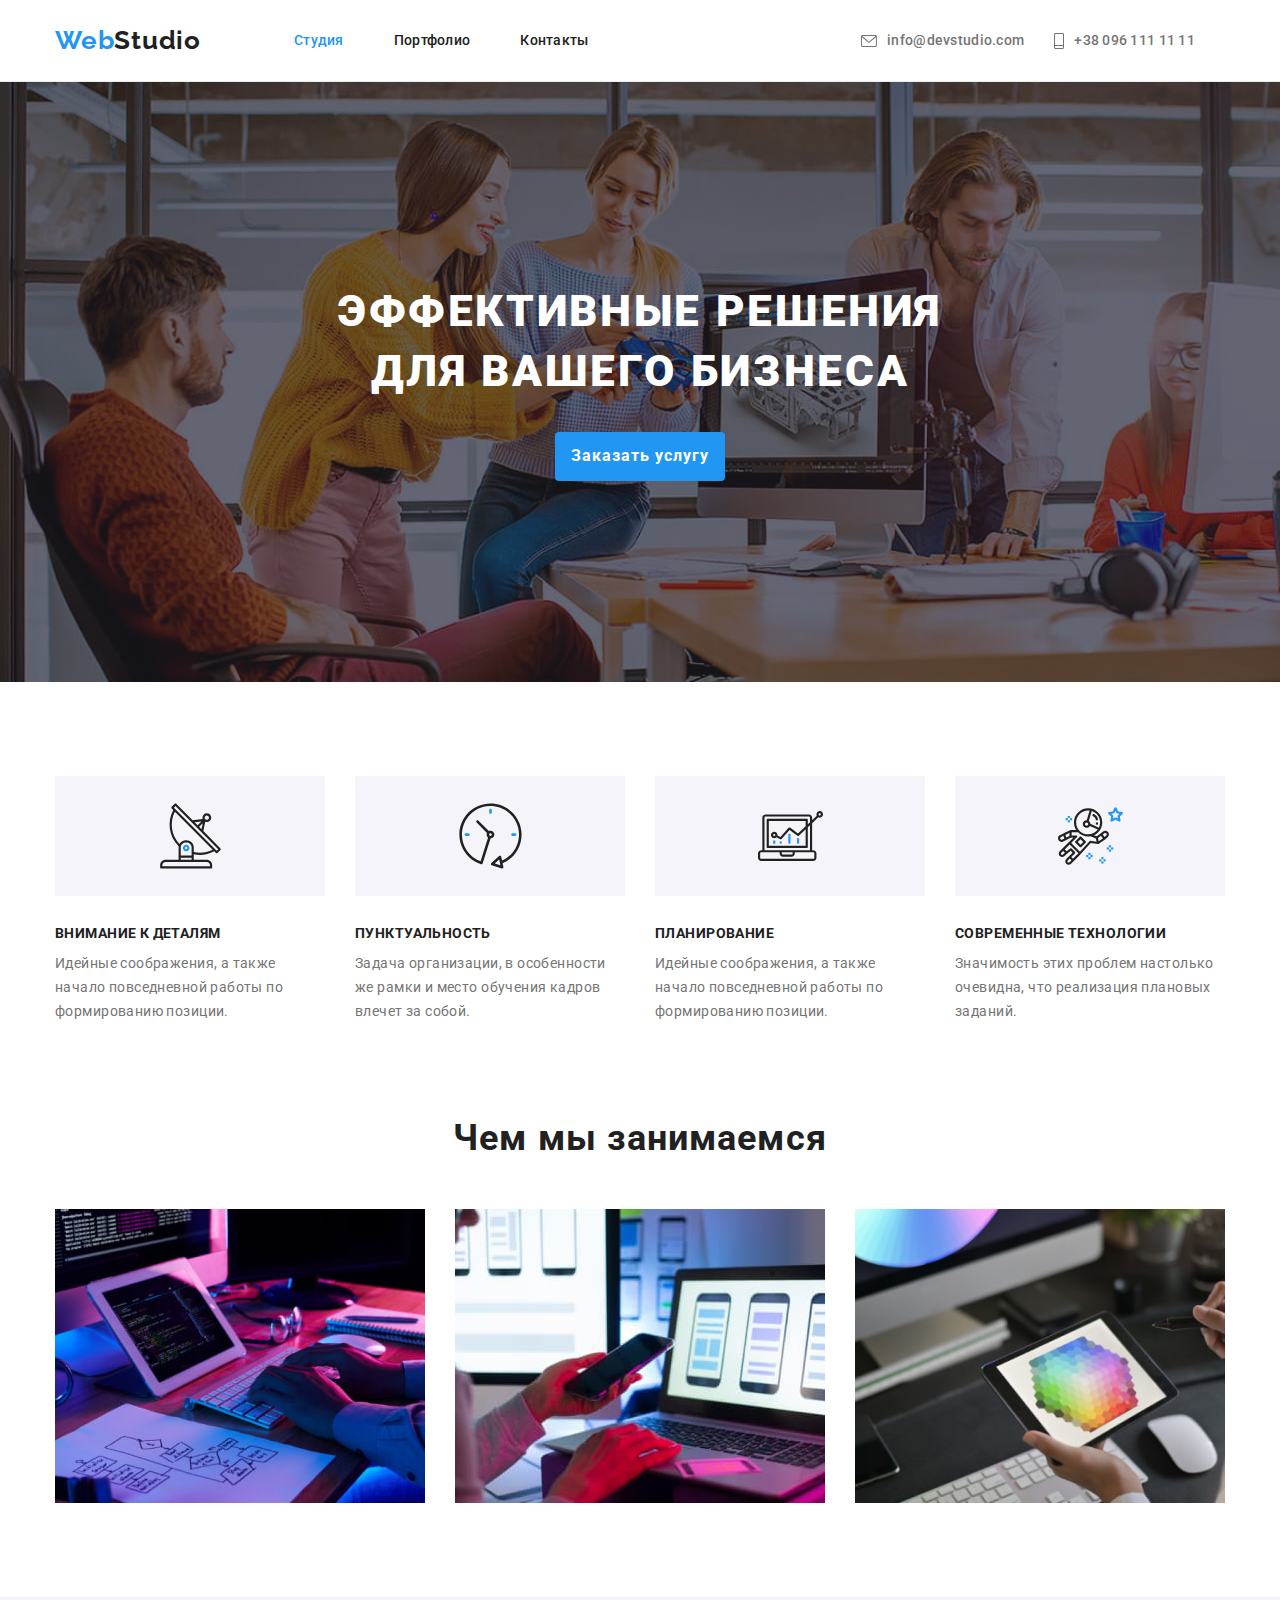
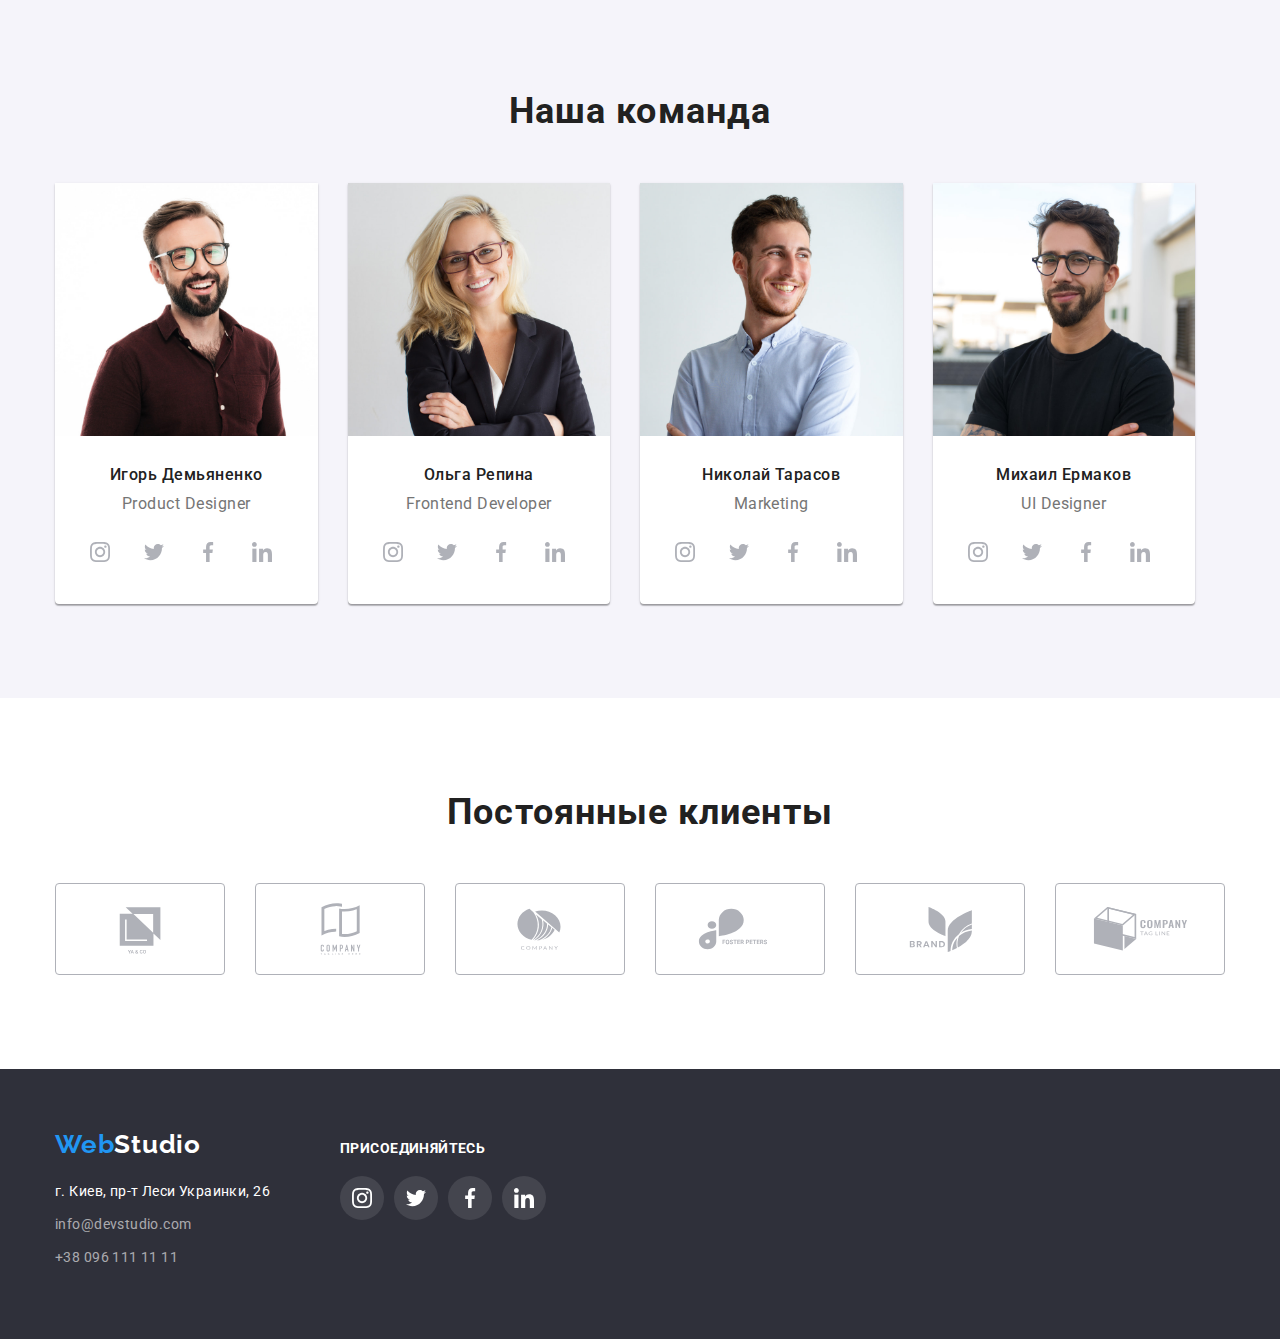
==== commit 193beab6: "fixes hw 4 again" ====
--- a/index.html
+++ b/index.html
@@ -22,9 +22,9 @@
         <nav class="navigation">
         <a href="" class="logo">Web<span class="logo-web">Studio</span></a>
         <ul class="nav-list-links nav">
-            <li><a class="site-nav current" href="">Студия</a></li>
-            <li><a class="site-nav" href="./portfolio.html">Портфолио</a> </li>
-            <li><a class="site-nav" href="">Контакты</a> </li>
+            <li class="nav-list-links-item"><a class="site-nav current" href="">Студия</a></li>
+            <li class="nav-list-links-item"><a class="site-nav" href="./portfolio.html">Портфолио</a> </li>
+            <li class="nav-list-links-item"><a class="site-nav" href="">Контакты</a> </li>
         </ul>     
     </nav>
 
@@ -94,7 +94,7 @@
     <li class="features-list-item">
         <div class="icon-features">
             <svg class="icon-img">
-                <use href="../img/icons.svg#icon-astronaut" width="65" height="70px"></use>
+                <use href="./img/icons.svg#icon-astronaut" width="65" height="70px"></use>
             </svg>
         </div>
         <h3 class="features-title">Современные технологии</h3>
--- a/css/style.css
+++ b/css/style.css
@@ -147,6 +147,10 @@
   padding-bottom: 32px;
 }
 
+.nav-list-links-item:not(last-child) {
+  margin-right: 50px;
+}
+
 .site-nav {
   font-style: normal;
   font-weight: 500;
@@ -154,7 +158,6 @@
   line-height: 1.1;
   letter-spacing: 0.02em;
   color: var(--primary-text-color);
-  margin-right: 50px;
 }
 .current {
   color: var(--accent-color);
@@ -202,6 +205,10 @@
   text-align: center;
   padding-top: 200px;
   padding-bottom: 200px;
+  max-width: 1600px;
+  height: 600px;
+  margin-left: auto;
+  margin-right: auto;
 }
 
 .hero-title {
@@ -353,12 +360,14 @@
   color: var(--tittle-text-color);
   margin-bottom: 16px;
 }
+.team-social-links {
+  margin-bottom: 30px;
+}
 
 .team-social-links-item {
   display: flex;
   justify-content: center;
   align-items: center;
-  margin-bottom: 30px;
 }
 
 .team-social-links-item:not(last-child) {
@@ -594,7 +603,7 @@
   color: var(--primary-text-color);
   cursor: pointer;
   border: 0px;
-  border-radius: 3px;
+  border-radius: 4px;
   padding: 6px 22px;
 }
 .button-navigate:hover,
